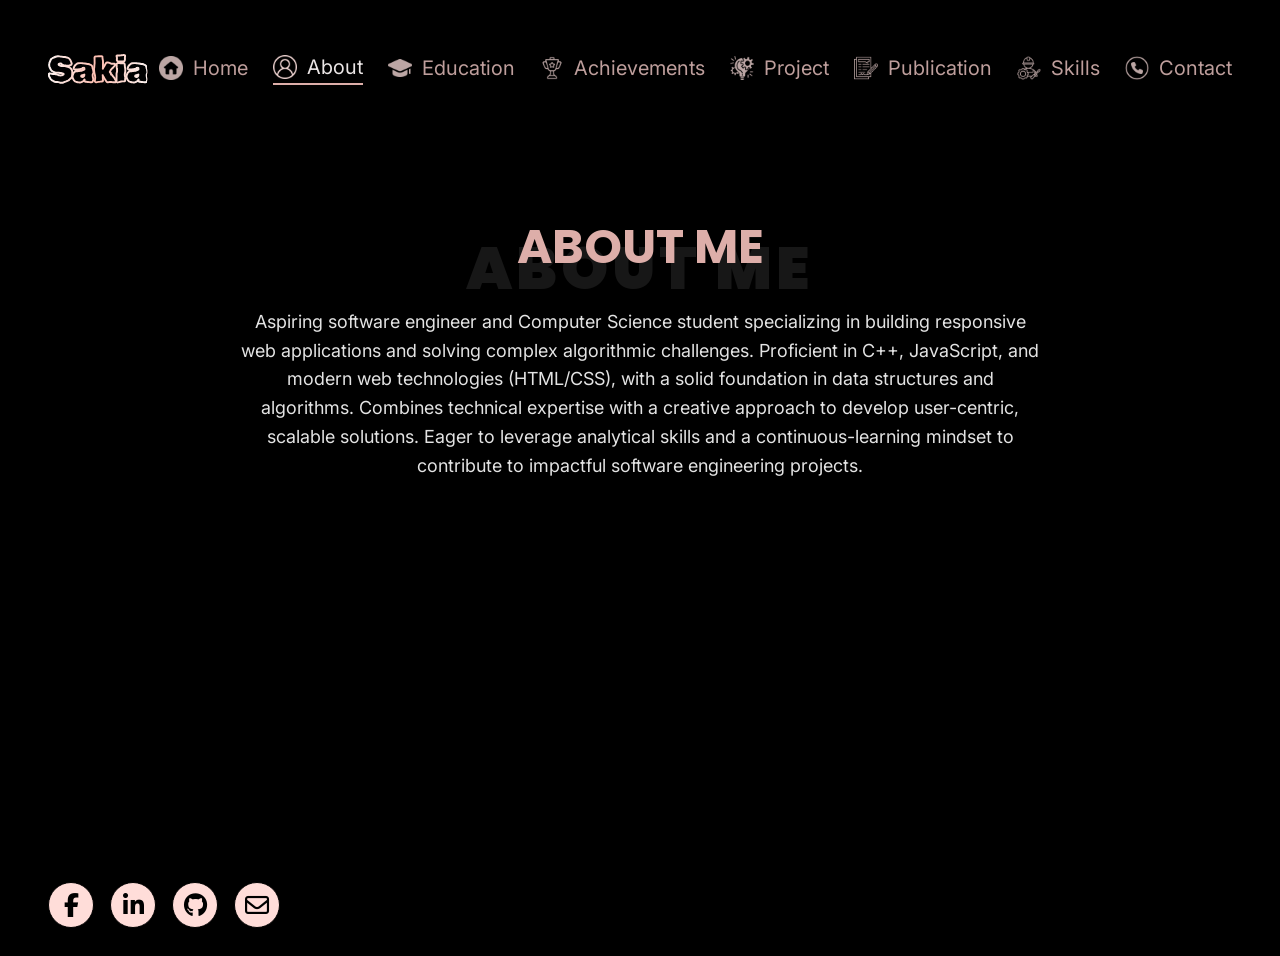
==== about.html @ c84ba5a9 "Initial commit with CV and education updates" ====
<!DOCTYPE html>
<html lang="en">
<head>
    <meta charset="UTF-8">
    <meta name="viewport" content="width=device-width, initial-scale=1.0">
    <title>Sakiatun Zannat - About Me</title>
    <link href="https://fonts.googleapis.com/css2?family=Inter:wght@300;400;600;700&display=swap" rel="stylesheet">
    <link href="https://fonts.googleapis.com/css2?family=Rubik+Scribble&display=swap" rel="stylesheet">
    <link href="https://fonts.googleapis.com/css2?family=Poppins:wght@400;600;800&display=swap" rel="stylesheet">
    <link rel="stylesheet" href="https://cdnjs.cloudflare.com/ajax/libs/font-awesome/6.4.0/css/all.min.css">
    <link rel="stylesheet" href="style.css">
</head>
<body>

    <header>
        <div class="logo">Sakia</div>
        <nav>
            <ul class="nav-menu">
                <li><a href="index.html"><img src="home.png" alt="Home" class="menu-icon"> Home</a></li>
                <li><a href="about.html" class="active"><img src="user.png" alt="About" class="menu-icon"> About</a></li>
                <li><a href="education.html"><img src="education.png" alt="Education" class="menu-icon"> Education</a></li>
                <li><a href="achievements.html"><img src="achievement.png" alt="Achievements" class="menu-icon"> Achievements</a></li>
                <li><a href="project.html"><img src="project-management.png" alt="Project" class="menu-icon"> Project</a></li>
                <li><a href="publication.html"><img src="publication.png" alt="Publication" class="menu-icon"> Publication</a></li>
                <li><a href="skills.html"><img src="labor.png" alt="Skills" class="menu-icon"> Skills</a></li>
                <li><a href="contact.html"><img src="telephone.png" alt="Contact" class="menu-icon"> Contact</a></li>
            </ul>
        </nav>
    </header>

    <section class="about-section">
        <h2 class="about-title" data-background="ABOUT ME">ABOUT <span class="highlight">ME</span></h2>
        <p class="about-text">Aspiring software engineer and Computer Science student specializing in building responsive web applications and solving complex algorithmic challenges. Proficient in C++, JavaScript, and modern web technologies (HTML/CSS), with a solid foundation in data structures and algorithms. Combines technical expertise with a creative approach to develop user-centric, scalable solutions. Eager to leverage analytical skills and a continuous-learning mindset to contribute to impactful software engineering projects.</p>
    </section>

    <footer id="contact-links">
        <div class="social-icons">
            <a href="https://www.facebook.com/sakia.zannat1" target="_blank"><i class="fa-brands fa-facebook-f"></i></a>
            <a href="https://www.linkedin.com/in/sakiatun-zannat-332943293" target="_blank"><i class="fa-brands fa-linkedin-in"></i></a>
            <a href="https://github.com/sakiya-zannat" target="_blank"><i class="fa-brands fa-github"></i></a>
            <a href="mailto:sakia.zannat2023@gmail.com"><i class="fa-regular fa-envelope"></i></a>
        </div>
    </footer>

</body>
</html>
---- style.css ----
html {
    scroll-behavior: smooth;
}
Reset & Base Styles
* {
    margin: 0;
    padding: 0;
    box-sizing: border-box;
}

body {
    font-family: 'Inter',bold;
    background-color: #000000;
    color: #ffffff;
    min-height: 100vh;
    display: flex;
    flex-direction: column;
    justify-content: space-between;
    padding: 40px 40px 0px 40px;
    overflow-x: hidden;
}

/* Header & Navigation */
header {
    display: flex;
    justify-content: space-between;
    align-items: center;
    z-index: 10;
    width: 100%;
    
}

.logo {
    font-family:'Rubik Scribble',system-ui;
    font-size: 36px;
    letter-spacing: -1px;

    background: linear-gradient(to right, #ffffff,#f7b1a2,#ffffff);
    background-clip: text;
    -webkit-background-clip: text;
    color: #f7b1a2;
    -webkit-text-fill-color: #ffd5cb;
    -webkit-text-stroke: 1.5px transparent;
}

nav ul {
    display: flex;             /*upper logo*/
    list-style: none;
    gap: 25px;
    align-items: center;
    padding: 0;
    margin: 0;
}
nav ul li{
    display: inline-block;
}
nav ul li a {
color: #eec6c3;
    text-decoration: none;
    font-size: 20px;
    display: inline-flex;   
    align-items: center;    
    gap: 10px;              
    opacity: 0.8;
    transition: all 0.3s ease;

}.menu-icon {
    width: 24px;           
    height: 24px;          
    object-fit: contain;   
    display: block;
}

nav ul li a:hover, 
nav ul li a.active {
    opacity: 1;
    color: #ebe6e6;
    border-bottom: 2px solid #DDAEA9;
    padding-bottom: 4px;
}

/* Hero Section (2 Columns Split) */
.hero-section {
    display: flex;
    align-items: center;
    margin-top: 20px;
    justify-content: space-between;
    width: 100%;
    max-width: 1200px; 
    margin: auto auto 0 auto;
    box-sizing: border-box;
    min-height: calc(100vh - 120px);
    gap: 25px;
    padding-left: 8%;
     
}

.hero-content {
    flex: 1;
    padding-bottom: 60px;
}

.hero-content h1 {           /*Assalamu Alaikum,I'm Sakiatun Zannat*/
    margin-top:-60px;
    font-size: 42px;
    line-height:1.3;
}

.hero-content .highlight {
    color: #DDAEA9;                /*sakia*/
}

.hero-content h2 {
    font-family:'Inter',sans-serif;          /*UI designer*/
    font-size: 26px;
    margin-top: 15px;
    margin-bottom: 20px;
}
.hero-content .info,
.hero-content .subtitle {               /*Undergraduate*/      
    font-family:'Inter',sans-serif;
    font-size: 20px;
    line-height:2;
    opacity: .9;
    margin-top: 20px;
    margin-bottom: 20px;
}

.hero-content .description {
     font-family:'Inter',sans-serif;
    font-size: 20px;            /* Building Clean, Responsive & User-Friendly Websites  */
    opacity: .8;
    line-height: 1.4;
    margin-bottom: 35px;
}

/* Image Container */
.hero-image {
    flex: 1;
    display: flex;
    justify-content: flex-end;
    align-items: flex-end; 
    height: 100%; 
}

.hero-image img {
    width: 100%;       /*my image*/
    max-width: 500px;  
    object-fit: contain;
    height: auto;      
    max-height: auto;
    display: block;
    margin-bottom: 0;
} 

.btn-download {                    /* Download Button */
    display: inline-flex;
    align-items: center;
    gap: 10px;
    color: #ffffff;
    text-decoration: none;
    border: 1px solid #f2a49f;
    padding: 12px 26px;
    border-radius: 50px;
    font-size: 16px;
    transition: background 0.3s, color 0.3s;
}

.btn-download:hover {
    background-color: #f6c6c3;
    color: #000000;
}

/* Footer & Social Icons */
footer {
    justify-content: flex-start;
    justify-content: flex-start;
    z-index: 10;
    padding-bottom: 20px;
}

.social-icons {
    display: flex;
    gap: 16px;
}

.social-icons a {
    color: #ffffff;
    text-decoration: none;
    font-size: 24px;
    width: 44px;
    height: 44px;
    border: 1.5px solid rgb(0, 0, 0);
    border-radius: 50%;
    background-color: #ffddd9;  /*  inside circle color */
    color: #000000;        /*inside the icon color*/
    display: flex;
    align-items: center;
    justify-content: center;
    transition: all 0.3s ease;
}

.social-icons a:hover {
    background-color: #fdc3bf;
    color: #000000;
   
}
.contact-section {
    text-align: center;
    max-width: 600px;
    margin: 80px auto;
    width: 100%;
    padding: 0 20px;
    text-align: center;
    
}

.contact-section h2 {
    font-family: 'Playfair Display', sans-serif;
    font-size: 36px;
    margin-bottom: 30px;
    color: #DDAEA9;
    display: inline-block;
}
.contact-form {
    display: flex;
    flex-direction: column;
    gap: 15px;
   
}
.form-group {
    display: flex;
    flex-direction: column;
    gap: 10%; 
    text-align: left; 
}
.form-group label {
    color: #ffffff;
    font-family: 'Inter', sans-serif;
    font-size: 16px;
    font-weight: 500;
}


.form-group input, 
.form-group textarea {
    width: 100%;
    padding: 14px;
    background-color: #151515;
    border: 1px solid #fdfdfd;
    border-radius: 8px;
    color: #ada4a4;
    font-family: 'Inter', sans-serif;
    font-size: 16px;
    outline: none;
    box-sizing: border-box;
}

.form-group input:focus, 
.form-group textarea:focus {
    border-color: #ffffff;
}

.contact-section .btn-submit{
    cursor: pointer;
    align-self: center; 
    margin-top: 25px;
    
    background-color: transparent; 
    color: #ede2e2;
    border: 2px solid #ffcbcb;
    
    padding: 12px 30px; 
    font-family: 'Inter', sans-serif;
    font-size: 16px;
    font-weight: 600;
    border-radius: 30px; 
    transition: all 0.3s ease;
}
.contact-section .btn-submit:hover {
    background-color: #fac1c1;    
    color: #000000;               
   transition: background 0.3s, color 0.3s; 
}

/*upper section layout*/
.about-section, 
.education-section, 
.achievements-section, 
.projects-section, 
.publication-section, 
.skills-section,
.projects-section {
    max-width: 1000px;
    margin: 80px auto; 
    width: 100%;
    padding: 0 40px;
    text-align: center;
    flex-grow: 1;
}

.about-section h2,
.skills-section h2, 
.education-section h2,
.achievements-section h2,
.publication-section h2,
.projects-section h2, 
.contact-section h2{
    position: relative; /*for holding background text*/ 
    font-size: 48px;
    margin-bottom: 25px;
    color: #DDAEA9;
    font-family: 'poppins';
    z-index: 1; /* for keeping front text to front */
    display: inline-block; /* for allignment */
}

.about-section h2::before,
.skills-section h2::before, 
.education-section h2::before,
.achievements-section h2::before,
.publication-section h2::before,
.projects-section h2::before,
.contact-section h2::before{
    content: attr(data-background); 
    position: absolute;
    left: 50%;
    top: 80%;
    transform: translate(-50%, -50%); 
    font-size: 60px; 
    font-weight: 900;
    text-transform: uppercase;
    color: rgba(255, 255, 255, 0.09); 
    z-index: -1; 
    letter-spacing: 4px;
    white-space: nowrap; 
    pointer-events: none;
}

.about-section p, 
.achievements-section p,
.publication-section p
.projects-section p {
    font-size: 18px;
    line-height: 1.6;
    color: #fcfcfc;
    opacity: 0.9;
    max-width: 800px;
    margin: 0 auto;
}
.highlight {
    color: #DDAEA9;
}

/* ================= EDUCATION TIMELINE STRUCTURE ================= */
.timeline-container {
    position: relative;
    max-width: 1100px;
    margin: 60px auto 0 auto;
    padding: 20px 0;
    display: flex;
    flex-direction: column;
    gap: 60px;
}

/* for straight line*/
.timeline-line {
    position: absolute;
    left: 50%;
    top: 0;
    bottom: 0;
    width: 2px;
    border-left: 3px dashed #DDAEA9; 
    transform: translateX(-50%);
    z-index: 1;
}

.timeline-row {
    display: flex;
    justify-content: space-between;
    width: 100%;
    position: relative;
    z-index: 2;
    gap: 80px; 
}

.timeline-item {
    display: flex;
    justify-content: space-between;
    position: relative;
    z-index: 2;
}
.timeline-item {
    width: 45%; 
    position: relative;
    padding-left: 60px; 
    text-align: left; 
    box-sizing: border-box;
}

/* graduation cap picture */
.timeline-icon {
    position: absolute;
    left: 0;
    right: -20px; 
    top: 2px;
    width: 45px;
    height: 45px;
    display: flex;
    align-items: center;
    justify-content: center;
}

.timeline-icon img {   
    width: 40px;                /*icon size*/
    height: 40px;
    object-fit: contain;
}

.timeline-content {
    width: 100%;
}

/* year oval size */
.timeline-year {
    display: inline-block;
    background-color: #222222; 
    color: #ffffff;
    padding: 4px 14px;
    border-radius: 20px;
    font-size: 14px;
    font-weight: 500;
    margin-bottom: 12px;
    font-family: 'Inter', sans-serif;
}

/* text size and clr*/
.timeline-content h3 {
    font-size: 18px;
    color: #ffffff;
    margin: 0 0 6px 0;
    font-family: 'Inter', sans-serif;
    font-weight: 600;
    line-height: 1.4;
}

.timeline-content p {
    font-size: 15px;
    color: #ada4a4;
    margin: 3px 0;
    line-height: 1.4;
}

.timeline-content .semester,
.timeline-content .result {
    color: #eec6c3; 
    font-weight: 500;
}

/* Skills Section Layout */
.minimal-skills-row {
    display: flex;
    justify-content: space-between; 
    align-items: flex-start;
    max-width: auto; 
    margin: 0 auto;
    text-align: left; 
    gap: 10px; 
    padding: 0 20px;
}

.skill-col {
    flex: 1; 
}

.skill-col h3 {
    font-size: 24px;
    font-weight: 600;
    font-style: italic;
    color: #ffffff;
    margin-bottom: 20px;
    font-family: 'Inter', sans-serif;
    border-bottom: 1px solid #1a1a1a; 
    padding-bottom: 8px;
}

.skill-col ul {
    list-style-type: disc;
    padding-left: 20px;
    margin: 0;
}

.skill-col ul li {
    font-size: 20px;
    font-weight: 500;
    font-style: italic;
    color: #eec6c3;
    margin-bottom: 12px;
    line-height: 1.4;
}

.skill-col ul li:last-child {
    margin-bottom: 0;
}

/* Responsive Design for Mobile & Tablets */
@media (max-width: 1024px) {
    body {
        padding: 20px;
    }
    
    .hero-section {
       display: flex;
        flex-direction: column-reverse; 
        padding: 40px 0;
        text-align: center;
        /* align-items: center; */
        justify-content: center;
        gap: 40px;
    }
    .hero-content h1 {
        margin-top: 0;       
        font-size: 32px;
    }
    .hero-image {
        width: 100%;
        display: flex;
        justify-content: center;
        align-items: center;
    }
    .hero-content {
        max-width: 100%;
        display: flex;
        flex-direction: column;
        align-items: center;
        padding-bottom: 0;
    }
    .hero-image img {
        width: 50%;  
        max-width: 320px;
        height: auto;
        display: block;
    }

    .btn-download {
        justify-content: center;
    }
    
    footer {
        display: flex;
        justify-content: center; 
        width: 100%;
        margin-top: 30px;
        padding-bottom: 0;
    }
}

  @media (max-width: 768px) { 
    header {
        flex-direction: column;
        gap: 20px;
    }

    nav ul {
        flex-wrap: wrap;
        justify-content: center;
        gap: 15px;
    }
}

/* skills 3 layout */
.minimal-skills-row {
    display: flex;
    justify-content: space-between; /*equal gap*/
    align-items: flex-start;
    max-width: auto; /* whole wide size*/
    margin: 0 auto;
    text-align: left; 
    gap: 10px; /*distance inside text */
    padding: 0 20px;
}


.skill-col {
    flex: 1; /* equal column size*/
}

.skill-col h3 {
    font-size: 24px;
    font-weight: 600;
    font-style: italic;
    color: #ffffff;
    margin-bottom: 20px;
    font-family: 'Inter', sans-serif;
    border-bottom: 1px solid #1a1a1a; 
    padding-bottom: 8px;
}

.skill-col ul {
    list-style-type: disc;
    padding-left: 20px;
    margin: 0;
}

.skill-col ul li {
    font-size: 20px;
    font-weight: 500;
    font-style: italic;
    color: #eec6c3;
    margin-bottom: 12px;
    line-height: 1.4;
}

.skill-col ul li:last-child {
    margin-bottom: 0;
}

/* ========responsive design for mobile====== */
@media (max-width: 768px) {
    .minimal-skills-row {
        flex-direction: column; 
        gap: 35px;
        max-width: 400px; 
    }
}
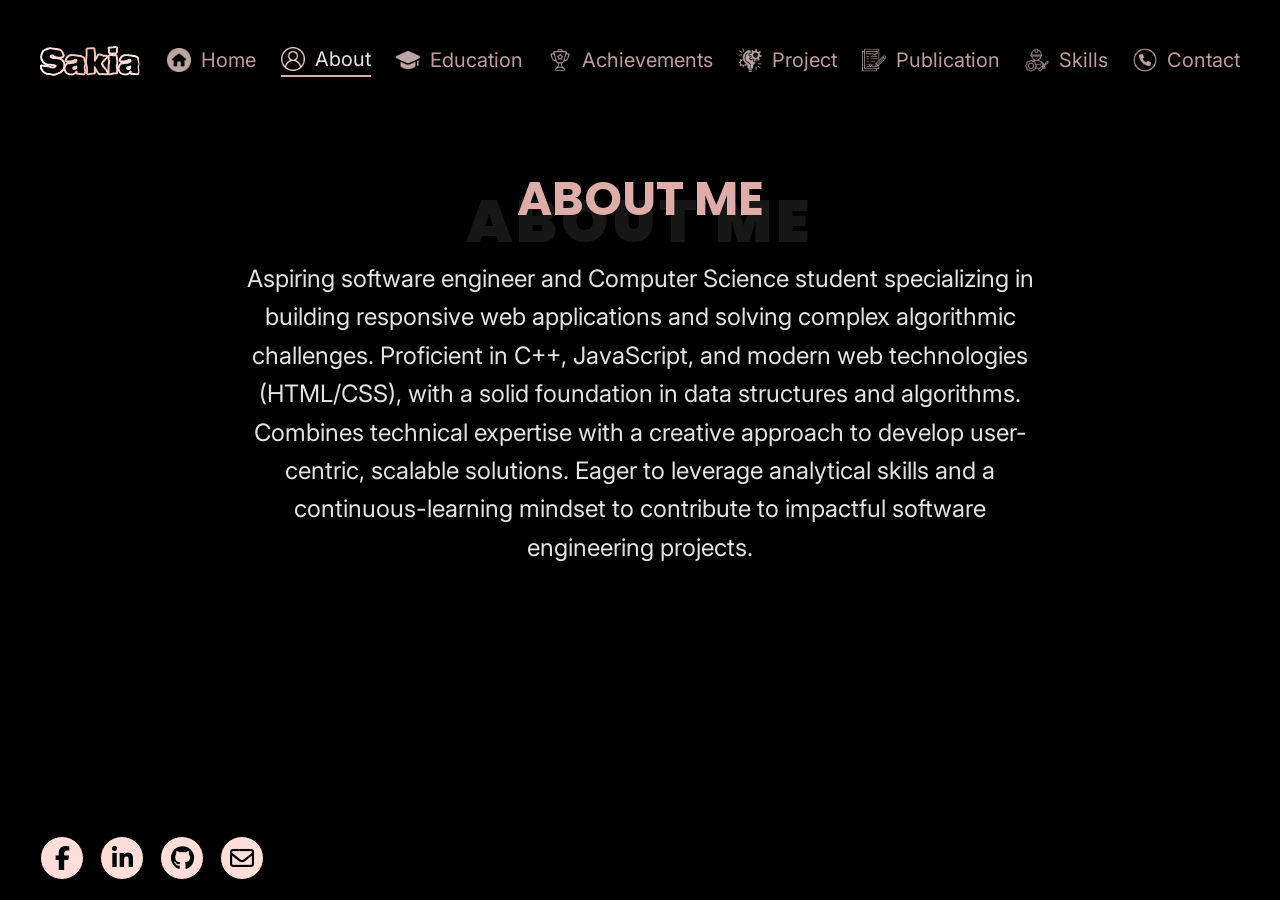
==== commit efabfa84: "Update responsive menu and HTML files" ====
--- a/about.html
+++ b/about.html
@@ -14,16 +14,23 @@
 
     <header>
         <div class="logo">Sakia</div>
-        <nav>
-            <ul class="nav-menu">
-                <li><a href="index.html"><img src="home.png" alt="Home" class="menu-icon"> Home</a></li>
-                <li><a href="about.html" class="active"><img src="user.png" alt="About" class="menu-icon"> About</a></li>
-                <li><a href="education.html"><img src="education.png" alt="Education" class="menu-icon"> Education</a></li>
-                <li><a href="achievements.html"><img src="achievement.png" alt="Achievements" class="menu-icon"> Achievements</a></li>
-                <li><a href="project.html"><img src="project-management.png" alt="Project" class="menu-icon"> Project</a></li>
-                <li><a href="publication.html"><img src="publication.png" alt="Publication" class="menu-icon"> Publication</a></li>
-                <li><a href="skills.html"><img src="labor.png" alt="Skills" class="menu-icon"> Skills</a></li>
-                <li><a href="contact.html"><img src="telephone.png" alt="Contact" class="menu-icon"> Contact</a></li>
+        
+        <!-- ১. হ্যামবার্গার বাটন যুক্ত করা হয়েছে -->
+        <div class="hamburger" id="hamburger">
+            <i class="fa-solid fa-bars"></i>
+        </div>
+
+        <!-- ২. id="nav-menu" সঠিক জায়গায় দেওয়া হয়েছে -->
+        <nav id="nav-menu">
+            <ul>
+                <li><a href="index.html"><img src="images/home.png" alt="Home" class="menu-icon"> Home</a></li>
+                <li><a href="about.html" class="active"><img src="images/user.png" alt="About" class="menu-icon"> About</a></li>
+                <li><a href="education.html"><img src="images/education.png" alt="Education" class="menu-icon"> Education</a></li>
+                <li><a href="achievements.html"><img src="images/achievement.png" alt="Achievements" class="menu-icon"> Achievements</a></li>
+                <li><a href="project.html"><img src="images/project-management.png" alt="Project" class="menu-icon"> Project</a></li>
+                <li><a href="publication.html"><img src="images/publication.png" alt="Publication" class="menu-icon"> Publication</a></li>
+                <li><a href="skills.html"><img src="images/labor.png" alt="Skills" class="menu-icon"> Skills</a></li>
+                <li><a href="contact.html"><img src="images/telephone.png" alt="Contact" class="menu-icon"> Contact</a></li>
             </ul>
         </nav>
     </header>
@@ -42,5 +49,23 @@
         </div>
     </footer>
 
+    <!-- ৩. টগল স্ক্রিপ্ট যুক্ত করা হয়েছে -->
+    <script>
+        const hamburger = document.getElementById('hamburger');
+        const navMenu = document.getElementById('nav-menu');
+
+        hamburger.addEventListener('click', () => {
+            navMenu.classList.toggle('active');
+            
+            const icon = hamburger.querySelector('i');
+            if (navMenu.classList.contains('active')) {
+                icon.classList.remove('fa-bars');
+                icon.classList.add('fa-xmark');
+            } else {
+                icon.classList.remove('fa-xmark');
+                icon.classList.add('fa-bars');
+            }
+        });
+    </script>
 </body>
 </html>
--- a/style.css
+++ b/style.css
@@ -1,7 +1,8 @@
 html {
     scroll-behavior: smooth;
 }
-Reset & Base Styles
+
+/* Reset & Base Styles */
 * {
     margin: 0;
     padding: 0;
@@ -9,7 +10,7 @@
 }
 
 body {
-    font-family: 'Inter',bold;
+    font-family: 'Inter', sans-serif;
     background-color: #000000;
     color: #ffffff;
     min-height: 100vh;
@@ -27,15 +28,13 @@
     align-items: center;
     z-index: 10;
     width: 100%;
-    
 }
 
 .logo {
-    font-family:'Rubik Scribble',system-ui;
+    font-family: 'Rubik Scribble', system-ui;
     font-size: 36px;
     letter-spacing: -1px;
-
-    background: linear-gradient(to right, #ffffff,#f7b1a2,#ffffff);
+    background: linear-gradient(to right, #ffffff, #f7b1a2, #ffffff);
     background-clip: text;
     -webkit-background-clip: text;
     color: #f7b1a2;
@@ -44,30 +43,33 @@
 }
 
 nav ul {
-    display: flex;             /*upper logo*/
+    display: flex;
     list-style: none;
     gap: 25px;
     align-items: center;
     padding: 0;
     margin: 0;
 }
-nav ul li{
+
+nav ul li {
     display: inline-block;
 }
+
 nav ul li a {
-color: #eec6c3;
+    color: #eec6c3;
     text-decoration: none;
     font-size: 20px;
-    display: inline-flex;   
-    align-items: center;    
-    gap: 10px;              
+    display: inline-flex;
+    align-items: center;
+    gap: 10px;
     opacity: 0.8;
     transition: all 0.3s ease;
-
-}.menu-icon {
-    width: 24px;           
-    height: 24px;          
-    object-fit: contain;   
+}
+
+.menu-icon {
+    width: 24px;
+    height: 24px;
+    object-fit: contain;
     display: block;
 }
 
@@ -79,20 +81,19 @@
     padding-bottom: 4px;
 }
 
-/* Hero Section (2 Columns Split) */
+/* Hero Section */
 .hero-section {
     display: flex;
     align-items: center;
     margin-top: 20px;
     justify-content: space-between;
     width: 100%;
-    max-width: 1200px; 
+    max-width: 1000px;
     margin: auto auto 0 auto;
     box-sizing: border-box;
     min-height: calc(100vh - 120px);
     gap: 25px;
     padding-left: 8%;
-     
 }
 
 .hero-content {
@@ -100,35 +101,36 @@
     padding-bottom: 60px;
 }
 
-.hero-content h1 {           /*Assalamu Alaikum,I'm Sakiatun Zannat*/
-    margin-top:-60px;
+.hero-content h1 {
+    margin-top: -60px;
     font-size: 42px;
-    line-height:1.3;
+    line-height: 1.3;
 }
 
 .hero-content .highlight {
-    color: #DDAEA9;                /*sakia*/
+    color: #DDAEA9;
 }
 
 .hero-content h2 {
-    font-family:'Inter',sans-serif;          /*UI designer*/
+    font-family: 'Inter', sans-serif;
     font-size: 26px;
     margin-top: 15px;
     margin-bottom: 20px;
 }
+
 .hero-content .info,
-.hero-content .subtitle {               /*Undergraduate*/      
-    font-family:'Inter',sans-serif;
+.hero-content .subtitle {
+    font-family: 'Inter', sans-serif;
     font-size: 20px;
-    line-height:2;
+    line-height: 2;
     opacity: .9;
     margin-top: 20px;
     margin-bottom: 20px;
 }
 
 .hero-content .description {
-     font-family:'Inter',sans-serif;
-    font-size: 20px;            /* Building Clean, Responsive & User-Friendly Websites  */
+    font-family: 'Inter', sans-serif;
+    font-size: 20px;
     opacity: .8;
     line-height: 1.4;
     margin-bottom: 35px;
@@ -139,21 +141,20 @@
     flex: 1;
     display: flex;
     justify-content: flex-end;
-    align-items: flex-end; 
-    height: 100%; 
+    align-items: flex-end;
+    height: 100%;
 }
 
 .hero-image img {
-    width: 100%;       /*my image*/
-    max-width: 500px;  
+    width: 100%;
+    max-width: 500px;
     object-fit: contain;
-    height: auto;      
-    max-height: auto;
+    height: auto;
     display: block;
     margin-bottom: 0;
-} 
-
-.btn-download {                    /* Download Button */
+}
+
+.btn-download {
     display: inline-flex;
     align-items: center;
     gap: 10px;
@@ -173,7 +174,7 @@
 
 /* Footer & Social Icons */
 footer {
-    justify-content: flex-start;
+    display: flex;
     justify-content: flex-start;
     z-index: 10;
     padding-bottom: 20px;
@@ -185,15 +186,14 @@
 }
 
 .social-icons a {
-    color: #ffffff;
     text-decoration: none;
     font-size: 24px;
     width: 44px;
     height: 44px;
     border: 1.5px solid rgb(0, 0, 0);
     border-radius: 50%;
-    background-color: #ffddd9;  /*  inside circle color */
-    color: #000000;        /*inside the icon color*/
+    background-color: #ffddd9;
+    color: #000000;
     display: flex;
     align-items: center;
     justify-content: center;
@@ -203,44 +203,44 @@
 .social-icons a:hover {
     background-color: #fdc3bf;
     color: #000000;
-   
-}
+}
+
+/* Contact Section */
 .contact-section {
     text-align: center;
     max-width: 600px;
     margin: 80px auto;
     width: 100%;
     padding: 0 20px;
-    text-align: center;
-    
 }
 
 .contact-section h2 {
-    font-family: 'Playfair Display', sans-serif;
+    font-family: 'Playfair Display', serif;
     font-size: 36px;
     margin-bottom: 30px;
     color: #DDAEA9;
     display: inline-block;
 }
+
 .contact-form {
     display: flex;
     flex-direction: column;
     gap: 15px;
-   
-}
+}
+
 .form-group {
     display: flex;
     flex-direction: column;
-    gap: 10%; 
-    text-align: left; 
-}
+    gap: 10px;
+    text-align: left;
+}
+
 .form-group label {
     color: #ffffff;
     font-family: 'Inter', sans-serif;
     font-size: 16px;
     font-weight: 500;
 }
-
 
 .form-group input, 
 .form-group textarea {
@@ -261,38 +261,35 @@
     border-color: #ffffff;
 }
 
-.contact-section .btn-submit{
+.contact-section .btn-submit {
     cursor: pointer;
-    align-self: center; 
+    align-self: center;
     margin-top: 25px;
-    
-    background-color: transparent; 
+    background-color: transparent;
     color: #ede2e2;
     border: 2px solid #ffcbcb;
-    
-    padding: 12px 30px; 
+    padding: 12px 30px;
     font-family: 'Inter', sans-serif;
     font-size: 16px;
     font-weight: 600;
-    border-radius: 30px; 
+    border-radius: 30px;
     transition: all 0.3s ease;
 }
+
 .contact-section .btn-submit:hover {
-    background-color: #fac1c1;    
-    color: #000000;               
-   transition: background 0.3s, color 0.3s; 
-}
-
-/*upper section layout*/
+    background-color: #fac1c1;
+    color: #000000;
+}
+
+/* Common Section Layout */
 .about-section, 
 .education-section, 
 .achievements-section, 
 .projects-section, 
 .publication-section, 
-.skills-section,
-.projects-section {
+.skills-section {
     max-width: 1000px;
-    margin: 80px auto; 
+    margin: 80px auto;
     width: 100%;
     padding: 0 40px;
     text-align: center;
@@ -304,15 +301,14 @@
 .education-section h2,
 .achievements-section h2,
 .publication-section h2,
-.projects-section h2, 
-.contact-section h2{
-    position: relative; /*for holding background text*/ 
+.projects-section h2 {
+    position: relative;
     font-size: 48px;
     margin-bottom: 25px;
     color: #DDAEA9;
-    font-family: 'poppins';
-    z-index: 1; /* for keeping front text to front */
-    display: inline-block; /* for allignment */
+    font-family: 'Poppins', sans-serif;
+    z-index: 1;
+    display: inline-block;
 }
 
 .about-section h2::before,
@@ -321,38 +317,39 @@
 .achievements-section h2::before,
 .publication-section h2::before,
 .projects-section h2::before,
-.contact-section h2::before{
-    content: attr(data-background); 
+.contact-section h2::before {
+    content: attr(data-background);
     position: absolute;
     left: 50%;
     top: 80%;
-    transform: translate(-50%, -50%); 
-    font-size: 60px; 
+    transform: translate(-50%, -50%);
+    font-size: 60px;
     font-weight: 900;
     text-transform: uppercase;
-    color: rgba(255, 255, 255, 0.09); 
-    z-index: -1; 
+    color: rgba(255, 255, 255, 0.09);
+    z-index: -1;
     letter-spacing: 4px;
-    white-space: nowrap; 
+    white-space: nowrap;
     pointer-events: none;
 }
 
 .about-section p, 
 .achievements-section p,
-.publication-section p
+.publication-section p,
 .projects-section p {
-    font-size: 18px;
+    font-size: 24px;
     line-height: 1.6;
     color: #fcfcfc;
     opacity: 0.9;
     max-width: 800px;
     margin: 0 auto;
 }
+
 .highlight {
     color: #DDAEA9;
 }
 
-/* ================= EDUCATION TIMELINE STRUCTURE ================= */
+/* Education Timeline */
 .timeline-container {
     position: relative;
     max-width: 1100px;
@@ -363,14 +360,13 @@
     gap: 60px;
 }
 
-/* for straight line*/
 .timeline-line {
     position: absolute;
     left: 50%;
     top: 0;
     bottom: 0;
     width: 2px;
-    border-left: 3px dashed #DDAEA9; 
+    border-left: 3px dashed #DDAEA9;
     transform: translateX(-50%);
     z-index: 1;
 }
@@ -381,28 +377,22 @@
     width: 100%;
     position: relative;
     z-index: 2;
-    gap: 80px; 
+    gap: 80px;
 }
 
 .timeline-item {
-    display: flex;
-    justify-content: space-between;
+    width: 45%;
     position: relative;
+    padding-left: 60px;
+    text-align: left;
+    box-sizing: border-box;
     z-index: 2;
 }
-.timeline-item {
-    width: 45%; 
-    position: relative;
-    padding-left: 60px; 
-    text-align: left; 
-    box-sizing: border-box;
-}
-
-/* graduation cap picture */
+
 .timeline-icon {
     position: absolute;
     left: 0;
-    right: -20px; 
+    right: -20px;
     top: 2px;
     width: 45px;
     height: 45px;
@@ -411,8 +401,8 @@
     justify-content: center;
 }
 
-.timeline-icon img {   
-    width: 40px;                /*icon size*/
+.timeline-icon img {
+    width: 40px;
     height: 40px;
     object-fit: contain;
 }
@@ -421,10 +411,9 @@
     width: 100%;
 }
 
-/* year oval size */
 .timeline-year {
     display: inline-block;
-    background-color: #222222; 
+    background-color: #222222;
     color: #ffffff;
     padding: 4px 14px;
     border-radius: 20px;
@@ -434,7 +423,6 @@
     font-family: 'Inter', sans-serif;
 }
 
-/* text size and clr*/
 .timeline-content h3 {
     font-size: 18px;
     color: #ffffff;
@@ -453,24 +441,23 @@
 
 .timeline-content .semester,
 .timeline-content .result {
-    color: #eec6c3; 
+    color: #eec6c3;
     font-weight: 500;
 }
 
-/* Skills Section Layout */
+/* Skills Section */
 .minimal-skills-row {
     display: flex;
-    justify-content: space-between; 
+    justify-content: space-between;
     align-items: flex-start;
-    max-width: auto; 
     margin: 0 auto;
-    text-align: left; 
-    gap: 10px; 
+    text-align: left;
+    gap: 20px;
     padding: 0 20px;
 }
 
 .skill-col {
-    flex: 1; 
+    flex: 1;
 }
 
 .skill-col h3 {
@@ -480,7 +467,7 @@
     color: #ffffff;
     margin-bottom: 20px;
     font-family: 'Inter', sans-serif;
-    border-bottom: 1px solid #1a1a1a; 
+    border-bottom: 1px solid #1a1a1a;
     padding-bottom: 8px;
 }
 
@@ -503,31 +490,221 @@
     margin-bottom: 0;
 }
 
-/* Responsive Design for Mobile & Tablets */
+/* Projects Grid */
+.projects-grid {
+    display: grid;
+    grid-template-columns: repeat(auto-fit, minmax(300px, 1fr));
+    gap: 30px;
+    max-width: 1000px;
+    margin: 40px auto 0 auto;
+    box-sizing: border-box;
+}
+
+.project-card-v2 {
+    background: #111111;
+    border: 1px solid #222222;
+    border-radius: 12px;
+    overflow: hidden;
+    display: flex;
+    flex-direction: column;
+    text-align: left;
+    transition: transform 0.3s ease;
+}
+
+.project-card-v2:hover {
+    transform: translateY(-5px);
+}
+
+.project-img-wrapper {
+    width: 100%;
+    height: 200px;
+    position: relative;
+    overflow: hidden;
+    background: #151515;
+    border-bottom: 1px solid #222222;
+}
+
+.project-img-wrapper img {
+    width: 100%;
+    height: 100%;
+    object-fit: contain;
+    object-position: center;
+    display: block;
+}
+
+.project-info {
+    padding: 20px;
+    display: flex;
+    flex-direction: column;
+    flex-grow: 1;
+}
+
+.project-info h3 {
+    font-family: 'Inter', sans-serif;
+    color: #ffffff;
+    font-size: 20px;
+    font-weight: 600;
+    margin-bottom: 10px;
+}
+
+.project-info p {
+    font-family: 'Inter', sans-serif;
+    color: #ada4a4;
+    font-size: 15px;
+    line-height: 1.5;
+    margin-bottom: 20px;
+    text-align: left;
+}
+
+.project-btn-container {
+    margin-top: auto;
+}
+
+.btn-github-v2 {
+    display: inline-flex;
+    align-items: center;
+    justify-content: center;
+    gap: 8px;
+    text-decoration: none;
+    color: #ffffff;
+    background-color: transparent;
+    border: 1px solid #f2a49f;
+    padding: 10px 20px;
+    border-radius: 50px;
+    font-size: 14px;
+    font-family: 'Inter', sans-serif;
+    font-weight: 500;
+    width: 100%;
+    box-sizing: border-box;
+    transition: all 0.3s ease;
+}
+
+.btn-github-v2:hover {
+    background-color: #f6c6c3;
+    color: #000000;
+}
+
+/* Base Hamburger Hide */
+.hamburger {
+    display: none;
+    background-color: #1a1a1e;
+    border: 1px solid #2d2d32;
+    padding: 8px 14px;
+    border-radius: 12px;
+    font-size: 20px;
+    color: #ffffff;
+    cursor: pointer;
+    z-index: 100;
+}
+
+/* Responsive Media Query */
 @media (max-width: 1024px) {
     body {
         padding: 20px;
     }
-    
+
+    header {
+        position: relative;
+        display: flex;
+        justify-content: space-between;
+        align-items: center;
+        background-color: #111115;
+        border: 1px solid #222228;
+        padding: 12px 20px;
+        border-radius: 16px;
+        width: 100%;
+    }
+
+    .hamburger {
+        display: flex;
+        align-items: center;
+        justify-content: center;
+    }
+
+    /* Fixed Navigation Menu ID */
+    #nav-menu {
+        display: none;
+        position: absolute;
+        top: 110%;
+        left: 0;
+        width: 100%;
+        background-color: #16161a;
+        border: 1px solid #282830;
+        border-radius: 20px;
+        padding: 16px;
+        box-shadow: 0 15px 35px rgba(0, 0, 0, 0.8);
+        z-index: 999;
+        box-sizing: border-box;
+    }
+
+    #nav-menu.active {
+        display: block !important;
+    }
+
+    #nav-menu ul {
+        display: flex;
+        flex-direction: column;
+        gap: 8px;
+        padding: 0;
+        margin: 0;
+        width: 100%;
+    }
+
+    #nav-menu ul li {
+        width: 100%;
+        display: block;
+    }
+
+    #nav-menu ul li a {
+        display: flex;
+        align-items: center;
+        gap: 15px;
+        width: 100%;
+        padding: 14px 18px;
+        color: #c5c5d0;
+        font-size: 16px;
+        text-decoration: none;
+        border-radius: 12px;
+        border: none;
+        transition: all 0.2s ease;
+    }
+
+    #nav-menu ul li a.active {
+        background-color: #26262e;
+        color: #ffffff;
+        font-weight: 600;
+        border-bottom: none;
+    }
+
+    #nav-menu ul li a:hover {
+        background-color: #202027;
+        color: #ffffff;
+    }
+
+    .menu-icon {
+        width: 20px;
+        height: 20px;
+    }
+
     .hero-section {
-       display: flex;
-        flex-direction: column-reverse; 
+        flex-direction: column-reverse;
         padding: 40px 0;
         text-align: center;
-        /* align-items: center; */
         justify-content: center;
         gap: 40px;
     }
+
     .hero-content h1 {
-        margin-top: 0;       
+        margin-top: 0;
         font-size: 32px;
     }
+
     .hero-image {
         width: 100%;
-        display: flex;
         justify-content: center;
         align-items: center;
     }
+
     .hero-content {
         max-width: 100%;
         display: flex;
@@ -535,91 +712,22 @@
         align-items: center;
         padding-bottom: 0;
     }
+
     .hero-image img {
-        width: 50%;  
+        width: 50%;
         max-width: 320px;
-        height: auto;
-        display: block;
-    }
-
-    .btn-download {
+    }
+
+    footer {
         justify-content: center;
-    }
-    
-    footer {
-        display: flex;
-        justify-content: center; 
         width: 100%;
         margin-top: 30px;
         padding-bottom: 0;
     }
-}
-
-  @media (max-width: 768px) { 
-    header {
+
+    .minimal-skills-row {
         flex-direction: column;
-        gap: 20px;
-    }
-
-    nav ul {
-        flex-wrap: wrap;
-        justify-content: center;
-        gap: 15px;
-    }
-}
-
-/* skills 3 layout */
-.minimal-skills-row {
-    display: flex;
-    justify-content: space-between; /*equal gap*/
-    align-items: flex-start;
-    max-width: auto; /* whole wide size*/
-    margin: 0 auto;
-    text-align: left; 
-    gap: 10px; /*distance inside text */
-    padding: 0 20px;
-}
-
-
-.skill-col {
-    flex: 1; /* equal column size*/
-}
-
-.skill-col h3 {
-    font-size: 24px;
-    font-weight: 600;
-    font-style: italic;
-    color: #ffffff;
-    margin-bottom: 20px;
-    font-family: 'Inter', sans-serif;
-    border-bottom: 1px solid #1a1a1a; 
-    padding-bottom: 8px;
-}
-
-.skill-col ul {
-    list-style-type: disc;
-    padding-left: 20px;
-    margin: 0;
-}
-
-.skill-col ul li {
-    font-size: 20px;
-    font-weight: 500;
-    font-style: italic;
-    color: #eec6c3;
-    margin-bottom: 12px;
-    line-height: 1.4;
-}
-
-.skill-col ul li:last-child {
-    margin-bottom: 0;
-}
-
-/* ========responsive design for mobile====== */
-@media (max-width: 768px) {
-    .minimal-skills-row {
-        flex-direction: column; 
         gap: 35px;
-        max-width: 400px; 
+        max-width: 400px;
     }
 }
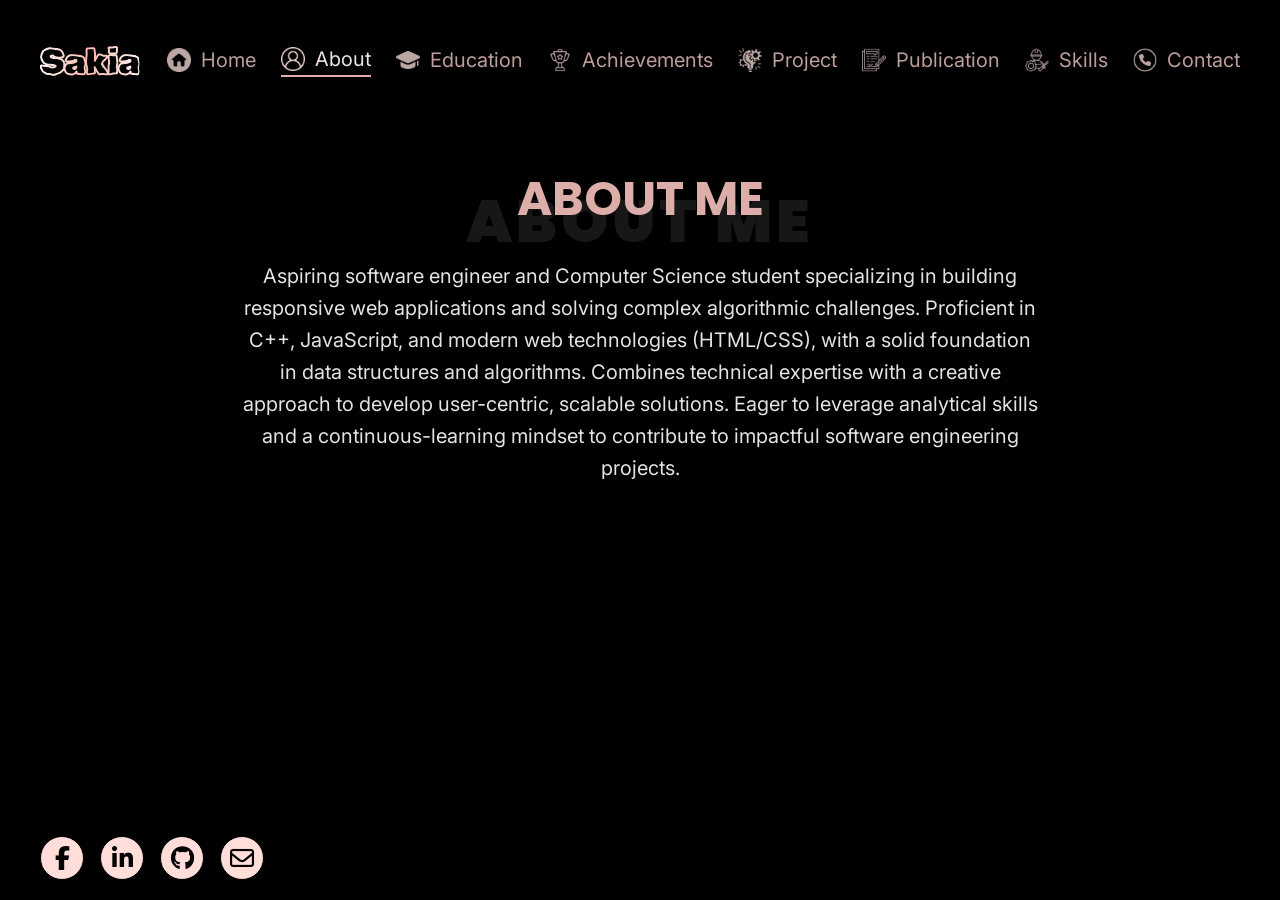
==== commit 2e0f8e95: "Updated mobile menu and responsive layout for pages" ====
--- a/about.html
+++ b/about.html
@@ -15,12 +15,12 @@
     <header>
         <div class="logo">Sakia</div>
         
-        <!-- ১. হ্যামবার্গার বাটন যুক্ত করা হয়েছে -->
+      
         <div class="hamburger" id="hamburger">
             <i class="fa-solid fa-bars"></i>
         </div>
 
-        <!-- ২. id="nav-menu" সঠিক জায়গায় দেওয়া হয়েছে -->
+       
         <nav id="nav-menu">
             <ul>
                 <li><a href="index.html"><img src="images/home.png" alt="Home" class="menu-icon"> Home</a></li>
@@ -49,7 +49,7 @@
         </div>
     </footer>
 
-    <!-- ৩. টগল স্ক্রিপ্ট যুক্ত করা হয়েছে -->
+    
     <script>
         const hamburger = document.getElementById('hamburger');
         const navMenu = document.getElementById('nav-menu');
--- a/style.css
+++ b/style.css
@@ -337,7 +337,7 @@
 .achievements-section p,
 .publication-section p,
 .projects-section p {
-    font-size: 24px;
+    font-size: 20px;
     line-height: 1.6;
     color: #fcfcfc;
     opacity: 0.9;
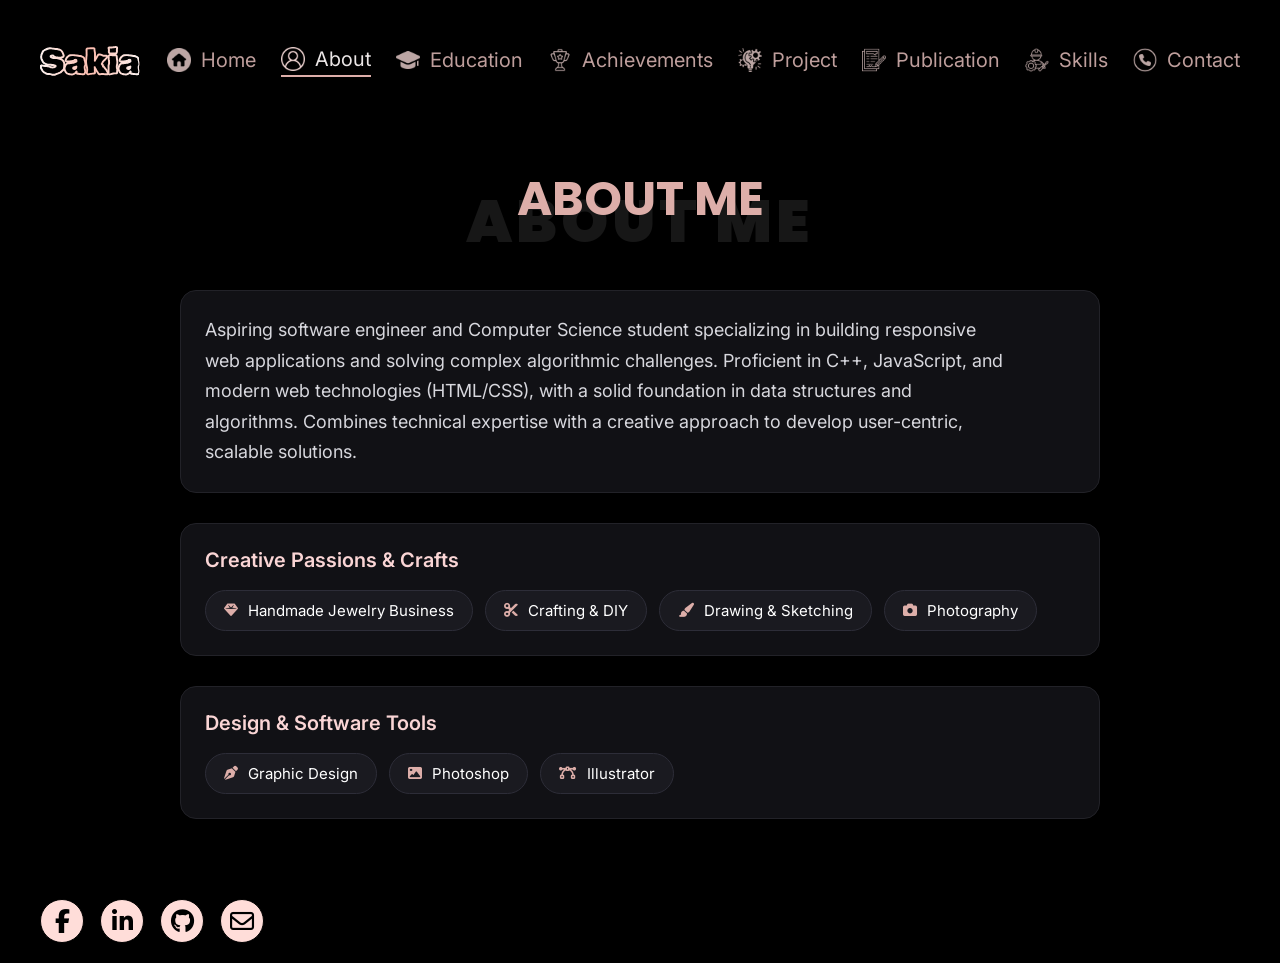
==== commit 3ac08a21: "Updated all files" ====
--- a/about.html
+++ b/about.html
@@ -15,12 +15,10 @@
     <header>
         <div class="logo">Sakia</div>
         
-      
         <div class="hamburger" id="hamburger">
             <i class="fa-solid fa-bars"></i>
         </div>
 
-       
         <nav id="nav-menu">
             <ul>
                 <li><a href="index.html"><img src="images/home.png" alt="Home" class="menu-icon"> Home</a></li>
@@ -35,9 +33,34 @@
         </nav>
     </header>
 
-    <section class="about-section">
+<section class="about-section">
         <h2 class="about-title" data-background="ABOUT ME">ABOUT <span class="highlight">ME</span></h2>
-        <p class="about-text">Aspiring software engineer and Computer Science student specializing in building responsive web applications and solving complex algorithmic challenges. Proficient in C++, JavaScript, and modern web technologies (HTML/CSS), with a solid foundation in data structures and algorithms. Combines technical expertise with a creative approach to develop user-centric, scalable solutions. Eager to leverage analytical skills and a continuous-learning mindset to contribute to impactful software engineering projects.</p>
+        
+        <!-- About Summary Card -->
+        <div class="info-card bio-card">
+            <p class="about-text">Aspiring software engineer and Computer Science student specializing in building responsive web applications and solving complex algorithmic challenges. Proficient in C++, JavaScript, and modern web technologies (HTML/CSS), with a solid foundation in data structures and algorithms. Combines technical expertise with a creative approach to develop user-centric, scalable solutions.</p>
+        </div>
+
+        <!-- Hobbies & Creative Interests Card -->
+        <div class="info-card">
+            <h3>Creative Passions & Crafts</h3>
+            <div class="pills-container">
+                <span class="pill"><i class="fa-solid fa-gem"></i> Handmade Jewelry Business</span>
+                <span class="pill"><i class="fa-solid fa-scissors"></i> Crafting & DIY</span>
+                <span class="pill"><i class="fa-solid fa-paintbrush"></i> Drawing & Sketching</span>
+                <span class="pill"><i class="fa-solid fa-camera"></i> Photography</span>
+            </div>
+        </div>
+
+        <!-- Design & Software Tools Card -->
+        <div class="info-card">
+            <h3>Design & Software Tools</h3>
+            <div class="pills-container">
+                <span class="pill"><i class="fa-solid fa-pen-nib"></i> Graphic Design</span>
+                <span class="pill"><i class="fa-solid fa-image"></i> Photoshop</span>
+                <span class="pill"><i class="fa-solid fa-bezier-curve"></i> Illustrator</span>
+            </div>
+        </div>
     </section>
 
     <footer id="contact-links">
@@ -49,7 +72,6 @@
         </div>
     </footer>
 
-    
     <script>
         const hamburger = document.getElementById('hamburger');
         const navMenu = document.getElementById('nav-menu');
--- a/style.css
+++ b/style.css
@@ -2,7 +2,6 @@
     scroll-behavior: smooth;
 }
 
-/* Reset & Base Styles */
 * {
     margin: 0;
     padding: 0;
@@ -212,13 +211,16 @@
     margin: 80px auto;
     width: 100%;
     padding: 0 20px;
+    z-index: 1;
 }
 
 .contact-section h2 {
-    font-family: 'Playfair Display', serif;
-    font-size: 36px;
+    position: relative;
+    font-family: 'Poppins', serif;
+    font-size: 48px;
     margin-bottom: 30px;
     color: #DDAEA9;
+    z-index: 1;
     display: inline-block;
 }
 
@@ -349,6 +351,70 @@
     color: #DDAEA9;
 }
 
+/* Info Cards Layout (About & Skills Page) */
+.about-section .info-card,
+.skills-section .info-card {
+    background-color: #111115;
+    border: 1px solid #222228;
+    border-radius: 16px;
+    padding: 24px;
+    margin-top: 30px;
+    text-align: left;
+}
+
+.about-section .bio-card p {
+    font-size: 18px;
+    line-height: 1.7;
+    color: #e2e2e8;
+    opacity: 0.95;
+    margin: 0;
+    text-align: left;
+}
+
+.about-section .info-card h3,
+.skills-section .info-card h3 {
+    font-size: 20px;
+    color: #fad5d5;
+    font-family: 'Inter', sans-serif;
+    margin-bottom: 18px;
+    font-weight: 600;
+    display: flex;
+    align-items: center;
+    gap: 10px;
+}
+
+.pills-container {
+    display: flex;
+    flex-wrap: wrap;
+    gap: 12px;
+}
+
+.pill {
+    display: inline-flex;
+    align-items: center;
+    gap: 10px;
+    background-color: #1a1a20;
+    border: 1px solid #2d2d38;
+    color: #ffffff;
+    padding: 10px 18px;
+    border-radius: 50px;
+    font-size: 15px;
+    font-family: 'Inter', sans-serif;
+    transition: all 0.3s ease;
+}
+
+.pill:hover {
+    background-color: #252530;
+    border-color: #DDAEA9;
+    color: #ffffff;
+    transform: translateY(-2px);
+}
+
+.pill i {
+    color: #DDAEA9;
+    font-size: 14px;
+}
+
 /* Education Timeline */
 .timeline-container {
     position: relative;
@@ -443,51 +509,6 @@
 .timeline-content .result {
     color: #eec6c3;
     font-weight: 500;
-}
-
-/* Skills Section */
-.minimal-skills-row {
-    display: flex;
-    justify-content: space-between;
-    align-items: flex-start;
-    margin: 0 auto;
-    text-align: left;
-    gap: 20px;
-    padding: 0 20px;
-}
-
-.skill-col {
-    flex: 1;
-}
-
-.skill-col h3 {
-    font-size: 24px;
-    font-weight: 600;
-    font-style: italic;
-    color: #ffffff;
-    margin-bottom: 20px;
-    font-family: 'Inter', sans-serif;
-    border-bottom: 1px solid #1a1a1a;
-    padding-bottom: 8px;
-}
-
-.skill-col ul {
-    list-style-type: disc;
-    padding-left: 20px;
-    margin: 0;
-}
-
-.skill-col ul li {
-    font-size: 20px;
-    font-weight: 500;
-    font-style: italic;
-    color: #eec6c3;
-    margin-bottom: 12px;
-    line-height: 1.4;
-}
-
-.skill-col ul li:last-child {
-    margin-bottom: 0;
 }
 
 /* Projects Grid */
@@ -725,9 +746,8 @@
         padding-bottom: 0;
     }
 
-    .minimal-skills-row {
-        flex-direction: column;
-        gap: 35px;
-        max-width: 400px;
+    .about-section, 
+    .skills-section {
+        padding: 0 10px;
     }
 }
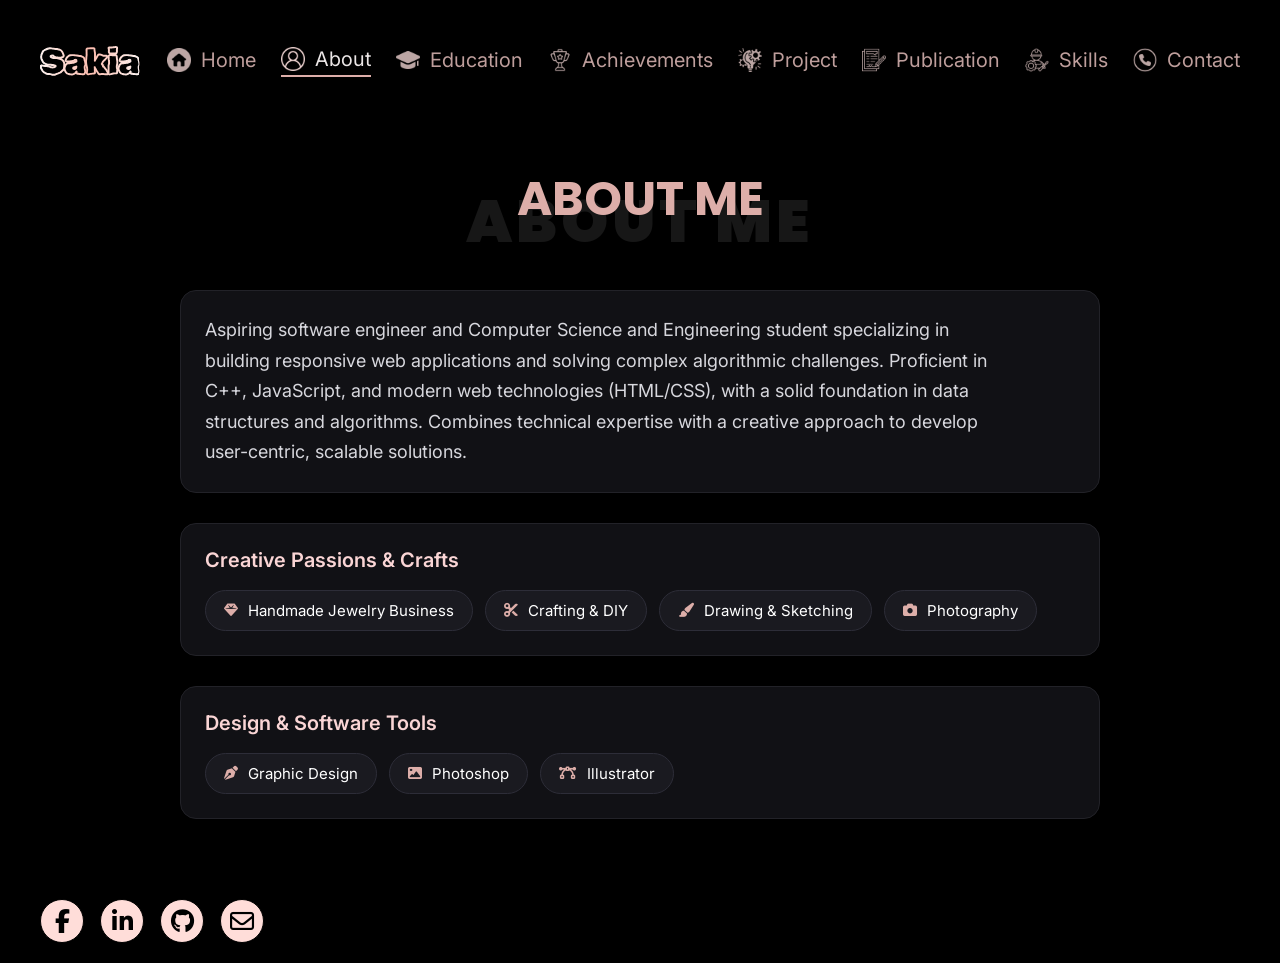
==== commit 460569be: "updated all files" ====
--- a/about.html
+++ b/about.html
@@ -38,7 +38,7 @@
         
         <!-- About Summary Card -->
         <div class="info-card bio-card">
-            <p class="about-text">Aspiring software engineer and Computer Science student specializing in building responsive web applications and solving complex algorithmic challenges. Proficient in C++, JavaScript, and modern web technologies (HTML/CSS), with a solid foundation in data structures and algorithms. Combines technical expertise with a creative approach to develop user-centric, scalable solutions.</p>
+            <p class="about-text">Aspiring software engineer and Computer Science and Engineering student specializing in building responsive web applications and solving complex algorithmic challenges. Proficient in C++, JavaScript, and modern web technologies (HTML/CSS), with a solid foundation in data structures and algorithms. Combines technical expertise with a creative approach to develop user-centric, scalable solutions.</p>
         </div>
 
         <!-- Hobbies & Creative Interests Card -->
